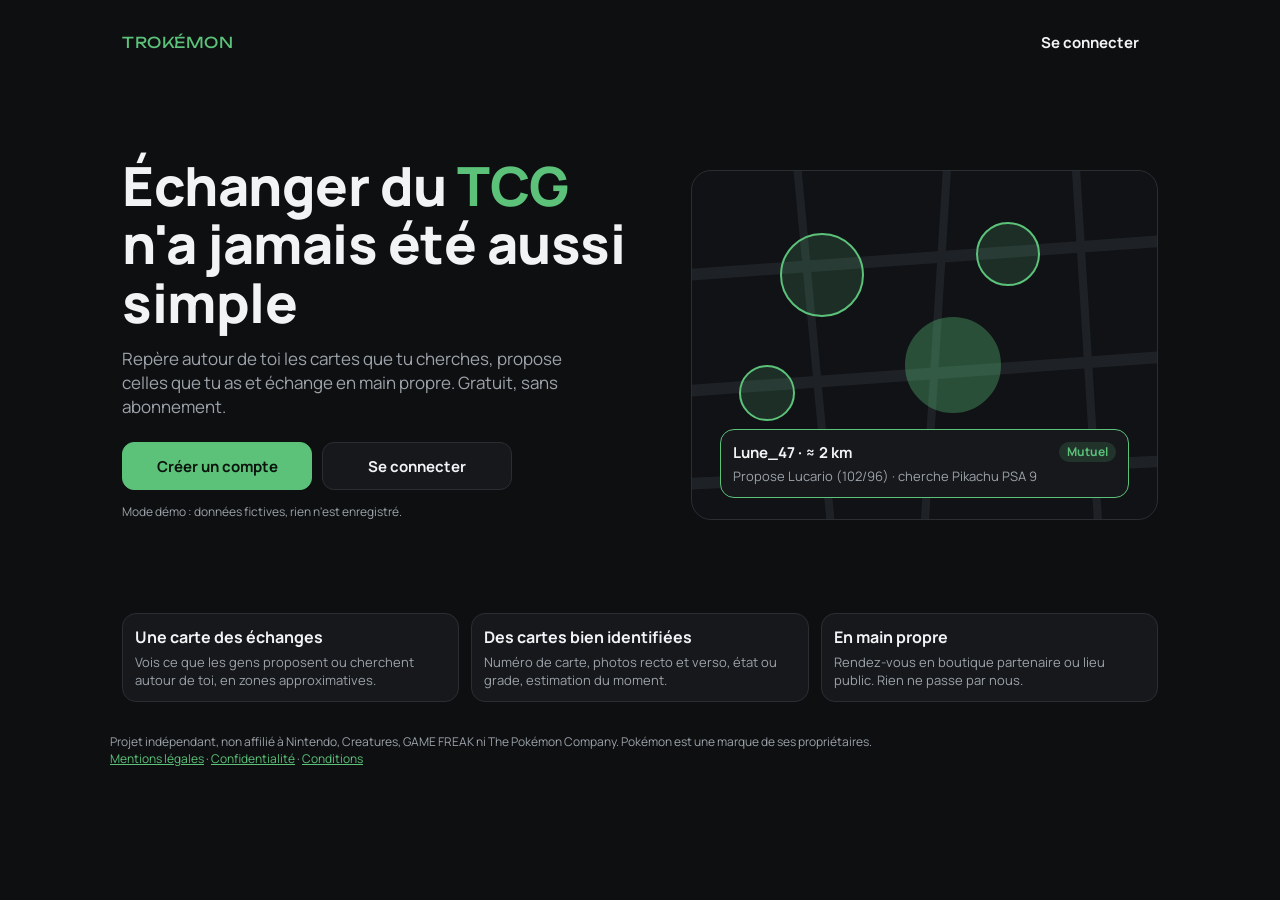
==== index.html @ 8dc4571b "edit" ====
<!DOCTYPE html>
<html lang="fr">
<head>
<meta charset="utf-8">
<meta name="viewport" content="width=device-width, initial-scale=1, viewport-fit=cover">
<title>Trokémon · Échanger du TCG n'a jamais été aussi simple</title>
<meta name="description" content="Trouve près de chez toi les cartes que tu cherches, propose celles que tu as et échange en main propre. Gratuit, sans abonnement.">
<meta name="theme-color" content="#0E0F11">
<link rel="manifest" href="manifest.webmanifest">
<link rel="icon" href="icon.svg" type="image/svg+xml">
<link rel="stylesheet" href="vendor/leaflet/leaflet.css">
<link rel="preconnect" href="https://fonts.googleapis.com">
<link rel="preconnect" href="https://fonts.gstatic.com" crossorigin>
<link href="https://fonts.googleapis.com/css2?family=Manrope:wght@400;500;600;700;800&family=Unbounded:wght@600&display=swap" rel="stylesheet">
<link rel="stylesheet" href="css/style.css">
</head>
<body>
<div id="app"></div>
<div id="toast" class="toast" role="status" hidden></div>
<noscript><p style="padding:24px">Trokémon a besoin de JavaScript pour fonctionner.</p></noscript>
<script src="vendor/leaflet/leaflet.js"></script>
<script src="vendor/supabase.js"></script>
<script src="config.js"></script>
<script src="js/catalog.js"></script>
<script src="js/db.js"></script>
<script src="js/map.js"></script>
<script src="js/app.js"></script>
</body>
</html>
---- vendor/leaflet/leaflet.css ----
/* required styles */

.leaflet-pane,
.leaflet-tile,
.leaflet-marker-icon,
.leaflet-marker-shadow,
.leaflet-tile-container,
.leaflet-pane > svg,
.leaflet-pane > canvas,
.leaflet-zoom-box,
.leaflet-image-layer,
.leaflet-layer {
	position: absolute;
	left: 0;
	top: 0;
	}
.leaflet-container {
	overflow: hidden;
	}
.leaflet-tile,
.leaflet-marker-icon,
.leaflet-marker-shadow {
	-webkit-user-select: none;
	   -moz-user-select: none;
	        user-select: none;
	  -webkit-user-drag: none;
	}
/* Prevents IE11 from highlighting tiles in blue */
.leaflet-tile::selection {
	background: transparent;
}
/* Safari renders non-retina tile on retina better with this, but Chrome is worse */
.leaflet-safari .leaflet-tile {
	image-rendering: -webkit-optimize-contrast;
	}
/* hack that prevents hw layers "stretching" when loading new tiles */
.leaflet-safari .leaflet-tile-container {
	width: 1600px;
	height: 1600px;
	-webkit-transform-origin: 0 0;
	}
.leaflet-marker-icon,
.leaflet-marker-shadow {
	display: block;
	}
/* .leaflet-container svg: reset svg max-width decleration shipped in Joomla! (joomla.org) 3.x */
/* .leaflet-container img: map is broken in FF if you have max-width: 100% on tiles */
.leaflet-container .leaflet-overlay-pane svg {
	max-width: none !important;
	max-height: none !important;
	}
.leaflet-container .leaflet-marker-pane img,
.leaflet-container .leaflet-shadow-pane img,
.leaflet-container .leaflet-tile-pane img,
.leaflet-container img.leaflet-image-layer,
.leaflet-container .leaflet-tile {
	max-width: none !important;
	max-height: none !important;
	width: auto;
	padding: 0;
	}

.leaflet-container img.leaflet-tile {
	/* See: https://bugs.chromium.org/p/chromium/issues/detail?id=600120 */
	mix-blend-mode: plus-lighter;
}

.leaflet-container.leaflet-touch-zoom {
	-ms-touch-action: pan-x pan-y;
	touch-action: pan-x pan-y;
	}
.leaflet-container.leaflet-touch-drag {
	-ms-touch-action: pinch-zoom;
	/* Fallback for FF which doesn't support pinch-zoom */
	touch-action: none;
	touch-action: pinch-zoom;
}
.leaflet-container.leaflet-touch-drag.leaflet-touch-zoom {
	-ms-touch-action: none;
	touch-action: none;
}
.leaflet-container {
	-webkit-tap-highlight-color: transparent;
}
.leaflet-container a {
	-webkit-tap-highlight-color: rgba(51, 181, 229, 0.4);
}
.leaflet-tile {
	filter: inherit;
	visibility: hidden;
	}
.leaflet-tile-loaded {
	visibility: inherit;
	}
.leaflet-zoom-box {
	width: 0;
	height: 0;
	-moz-box-sizing: border-box;
	     box-sizing: border-box;
	z-index: 800;
	}
/* workaround for https://bugzilla.mozilla.org/show_bug.cgi?id=888319 */
.leaflet-overlay-pane svg {
	-moz-user-select: none;
	}

.leaflet-pane         { z-index: 400; }

.leaflet-tile-pane    { z-index: 200; }
.leaflet-overlay-pane { z-index: 400; }
.leaflet-shadow-pane  { z-index: 500; }
.leaflet-marker-pane  { z-index: 600; }
.leaflet-tooltip-pane   { z-index: 650; }
.leaflet-popup-pane   { z-index: 700; }

.leaflet-map-pane canvas { z-index: 100; }
.leaflet-map-pane svg    { z-index: 200; }

.leaflet-vml-shape {
	width: 1px;
	height: 1px;
	}
.lvml {
	behavior: url(#default#VML);
	display: inline-block;
	position: absolute;
	}


/* control positioning */

.leaflet-control {
	position: relative;
	z-index: 800;
	pointer-events: visiblePainted; /* IE 9-10 doesn't have auto */
	pointer-events: auto;
	}
.leaflet-top,
.leaflet-bottom {
	position: absolute;
	z-index: 1000;
	pointer-events: none;
	}
.leaflet-top {
	top: 0;
	}
.leaflet-right {
	right: 0;
	}
.leaflet-bottom {
	bottom: 0;
	}
.leaflet-left {
	left: 0;
	}
.leaflet-control {
	float: left;
	clear: both;
	}
.leaflet-right .leaflet-control {
	float: right;
	}
.leaflet-top .leaflet-control {
	margin-top: 10px;
	}
.leaflet-bottom .leaflet-control {
	margin-bottom: 10px;
	}
.leaflet-left .leaflet-control {
	margin-left: 10px;
	}
.leaflet-right .leaflet-control {
	margin-right: 10px;
	}


/* zoom and fade animations */

.leaflet-fade-anim .leaflet-popup {
	opacity: 0;
	-webkit-transition: opacity 0.2s linear;
	   -moz-transition: opacity 0.2s linear;
	        transition: opacity 0.2s linear;
	}
.leaflet-fade-anim .leaflet-map-pane .leaflet-popup {
	opacity: 1;
	}
.leaflet-zoom-animated {
	-webkit-transform-origin: 0 0;
	    -ms-transform-origin: 0 0;
	        transform-origin: 0 0;
	}
svg.leaflet-zoom-animated {
	will-change: transform;
}

.leaflet-zoom-anim .leaflet-zoom-animated {
	-webkit-transition: -webkit-transform 0.25s cubic-bezier(0,0,0.25,1);
	   -moz-transition:    -moz-transform 0.25s cubic-bezier(0,0,0.25,1);
	        transition:         transform 0.25s cubic-bezier(0,0,0.25,1);
	}
.leaflet-zoom-anim .leaflet-tile,
.leaflet-pan-anim .leaflet-tile {
	-webkit-transition: none;
	   -moz-transition: none;
	        transition: none;
	}

.leaflet-zoom-anim .leaflet-zoom-hide {
	visibility: hidden;
	}


/* cursors */

.leaflet-interactive {
	cursor: pointer;
	}
.leaflet-grab {
	cursor: -webkit-grab;
	cursor:    -moz-grab;
	cursor:         grab;
	}
.leaflet-crosshair,
.leaflet-crosshair .leaflet-interactive {
	cursor: crosshair;
	}
.leaflet-popup-pane,
.leaflet-control {
	cursor: auto;
	}
.leaflet-dragging .leaflet-grab,
.leaflet-dragging .leaflet-grab .leaflet-interactive,
.leaflet-dragging .leaflet-marker-draggable {
	cursor: move;
	cursor: -webkit-grabbing;
	cursor:    -moz-grabbing;
	cursor:         grabbing;
	}

/* marker & overlays interactivity */
.leaflet-marker-icon,
.leaflet-marker-shadow,
.leaflet-image-layer,
.leaflet-pane > svg path,
.leaflet-tile-container {
	pointer-events: none;
	}

.leaflet-marker-icon.leaflet-interactive,
.leaflet-image-layer.leaflet-interactive,
.leaflet-pane > svg path.leaflet-interactive,
svg.leaflet-image-layer.leaflet-interactive path {
	pointer-events: visiblePainted; /* IE 9-10 doesn't have auto */
	pointer-events: auto;
	}

/* visual tweaks */

.leaflet-container {
	background: #ddd;
	outline-offset: 1px;
	}
.leaflet-container a {
	color: #0078A8;
	}
.leaflet-zoom-box {
	border: 2px dotted #38f;
	background: rgba(255,255,255,0.5);
	}


/* general typography */
.leaflet-container {
	font-family: "Helvetica Neue", Arial, Helvetica, sans-serif;
	font-size: 12px;
	font-size: 0.75rem;
	line-height: 1.5;
	}


/* general toolbar styles */

.leaflet-bar {
	box-shadow: 0 1px 5px rgba(0,0,0,0.65);
	border-radius: 4px;
	}
.leaflet-bar a {
	background-color: #fff;
	border-bottom: 1px solid #ccc;
	width: 26px;
	height: 26px;
	line-height: 26px;
	display: block;
	text-align: center;
	text-decoration: none;
	color: black;
	}
.leaflet-bar a,
.leaflet-control-layers-toggle {
	background-position: 50% 50%;
	background-repeat: no-repeat;
	display: block;
	}
.leaflet-bar a:hover,
.leaflet-bar a:focus {
	background-color: #f4f4f4;
	}
.leaflet-bar a:first-child {
	border-top-left-radius: 4px;
	border-top-right-radius: 4px;
	}
.leaflet-bar a:last-child {
	border-bottom-left-radius: 4px;
	border-bottom-right-radius: 4px;
	border-bottom: none;
	}
.leaflet-bar a.leaflet-disabled {
	cursor: default;
	background-color: #f4f4f4;
	color: #bbb;
	}

.leaflet-touch .leaflet-bar a {
	width: 30px;
	height: 30px;
	line-height: 30px;
	}
.leaflet-touch .leaflet-bar a:first-child {
	border-top-left-radius: 2px;
	border-top-right-radius: 2px;
	}
.leaflet-touch .leaflet-bar a:last-child {
	border-bottom-left-radius: 2px;
	border-bottom-right-radius: 2px;
	}

/* zoom control */

.leaflet-control-zoom-in,
.leaflet-control-zoom-out {
	font: bold 18px 'Lucida Console', Monaco, monospace;
	text-indent: 1px;
	}

.leaflet-touch .leaflet-control-zoom-in, .leaflet-touch .leaflet-control-zoom-out  {
	font-size: 22px;
	}


/* layers control */

.leaflet-control-layers {
	box-shadow: 0 1px 5px rgba(0,0,0,0.4);
	background: #fff;
	border-radius: 5px;
	}
.leaflet-control-layers-toggle {
	background-image: url(images/layers.png);
	width: 36px;
	height: 36px;
	}
.leaflet-retina .leaflet-control-layers-toggle {
	background-image: url(images/layers-2x.png);
	background-size: 26px 26px;
	}
.leaflet-touch .leaflet-control-layers-toggle {
	width: 44px;
	height: 44px;
	}
.leaflet-control-layers .leaflet-control-layers-list,
.leaflet-control-layers-expanded .leaflet-control-layers-toggle {
	display: none;
	}
.leaflet-control-layers-expanded .leaflet-control-layers-list {
	display: block;
	position: relative;
	}
.leaflet-control-layers-expanded {
	padding: 6px 10px 6px 6px;
	color: #333;
	background: #fff;
	}
.leaflet-control-layers-scrollbar {
	overflow-y: scroll;
	overflow-x: hidden;
	padding-right: 5px;
	}
.leaflet-control-layers-selector {
	margin-top: 2px;
	position: relative;
	top: 1px;
	}
.leaflet-control-layers label {
	display: block;
	font-size: 13px;
	font-size: 1.08333em;
	}
.leaflet-control-layers-separator {
	height: 0;
	border-top: 1px solid #ddd;
	margin: 5px -10px 5px -6px;
	}

/* Default icon URLs */
.leaflet-default-icon-path { /* used only in path-guessing heuristic, see L.Icon.Default */
	background-image: url(images/marker-icon.png);
	}


/* attribution and scale controls */

.leaflet-container .leaflet-control-attribution {
	background: #fff;
	background: rgba(255, 255, 255, 0.8);
	margin: 0;
	}
.leaflet-control-attribution,
.leaflet-control-scale-line {
	padding: 0 5px;
	color: #333;
	line-height: 1.4;
	}
.leaflet-control-attribution a {
	text-decoration: none;
	}
.leaflet-control-attribution a:hover,
.leaflet-control-attribution a:focus {
	text-decoration: underline;
	}
.leaflet-attribution-flag {
	display: inline !important;
	vertical-align: baseline !important;
	width: 1em;
	height: 0.6669em;
	}
.leaflet-left .leaflet-control-scale {
	margin-left: 5px;
	}
.leaflet-bottom .leaflet-control-scale {
	margin-bottom: 5px;
	}
.leaflet-control-scale-line {
	border: 2px solid #777;
	border-top: none;
	line-height: 1.1;
	padding: 2px 5px 1px;
	white-space: nowrap;
	-moz-box-sizing: border-box;
	     box-sizing: border-box;
	background: rgba(255, 255, 255, 0.8);
	text-shadow: 1px 1px #fff;
	}
.leaflet-control-scale-line:not(:first-child) {
	border-top: 2px solid #777;
	border-bottom: none;
	margin-top: -2px;
	}
.leaflet-control-scale-line:not(:first-child):not(:last-child) {
	border-bottom: 2px solid #777;
	}

.leaflet-touch .leaflet-control-attribution,
.leaflet-touch .leaflet-control-layers,
.leaflet-touch .leaflet-bar {
	box-shadow: none;
	}
.leaflet-touch .leaflet-control-layers,
.leaflet-touch .leaflet-bar {
	border: 2px solid rgba(0,0,0,0.2);
	background-clip: padding-box;
	}


/* popup */

.leaflet-popup {
	position: absolute;
	text-align: center;
	margin-bottom: 20px;
	}
.leaflet-popup-content-wrapper {
	padding: 1px;
	text-align: left;
	border-radius: 12px;
	}
.leaflet-popup-content {
	margin: 13px 24px 13px 20px;
	line-height: 1.3;
	font-size: 13px;
	font-size: 1.08333em;
	min-height: 1px;
	}
.leaflet-popup-content p {
	margin: 17px 0;
	margin: 1.3em 0;
	}
.leaflet-popup-tip-container {
	width: 40px;
	height: 20px;
	position: absolute;
	left: 50%;
	margin-top: -1px;
	margin-left: -20px;
	overflow: hidden;
	pointer-events: none;
	}
.leaflet-popup-tip {
	width: 17px;
	height: 17px;
	padding: 1px;

	margin: -10px auto 0;
	pointer-events: auto;

	-webkit-transform: rotate(45deg);
	   -moz-transform: rotate(45deg);
	    -ms-transform: rotate(45deg);
	        transform: rotate(45deg);
	}
.leaflet-popup-content-wrapper,
.leaflet-popup-tip {
	background: white;
	color: #333;
	box-shadow: 0 3px 14px rgba(0,0,0,0.4);
	}
.leaflet-container a.leaflet-popup-close-button {
	position: absolute;
	top: 0;
	right: 0;
	border: none;
	text-align: center;
	width: 24px;
	height: 24px;
	font: 16px/24px Tahoma, Verdana, sans-serif;
	color: #757575;
	text-decoration: none;
	background: transparent;
	}
.leaflet-container a.leaflet-popup-close-button:hover,
.leaflet-container a.leaflet-popup-close-button:focus {
	color: #585858;
	}
.leaflet-popup-scrolled {
	overflow: auto;
	}

.leaflet-oldie .leaflet-popup-content-wrapper {
	-ms-zoom: 1;
	}
.leaflet-oldie .leaflet-popup-tip {
	width: 24px;
	margin: 0 auto;

	-ms-filter: "progid:DXImageTransform.Microsoft.Matrix(M11=0.70710678, M12=0.70710678, M21=-0.70710678, M22=0.70710678)";
	filter: progid:DXImageTransform.Microsoft.Matrix(M11=0.70710678, M12=0.70710678, M21=-0.70710678, M22=0.70710678);
	}

.leaflet-oldie .leaflet-control-zoom,
.leaflet-oldie .leaflet-control-layers,
.leaflet-oldie .leaflet-popup-content-wrapper,
.leaflet-oldie .leaflet-popup-tip {
	border: 1px solid #999;
	}


/* div icon */

.leaflet-div-icon {
	background: #fff;
	border: 1px solid #666;
	}


/* Tooltip */
/* Base styles for the element that has a tooltip */
.leaflet-tooltip {
	position: absolute;
	padding: 6px;
	background-color: #fff;
	border: 1px solid #fff;
	border-radius: 3px;
	color: #222;
	white-space: nowrap;
	-webkit-user-select: none;
	-moz-user-select: none;
	-ms-user-select: none;
	user-select: none;
	pointer-events: none;
	box-shadow: 0 1px 3px rgba(0,0,0,0.4);
	}
.leaflet-tooltip.leaflet-interactive {
	cursor: pointer;
	pointer-events: auto;
	}
.leaflet-tooltip-top:before,
.leaflet-tooltip-bottom:before,
.leaflet-tooltip-left:before,
.leaflet-tooltip-right:before {
	position: absolute;
	pointer-events: none;
	border: 6px solid transparent;
	background: transparent;
	content: "";
	}

/* Directions */

.leaflet-tooltip-bottom {
	margin-top: 6px;
}
.leaflet-tooltip-top {
	margin-top: -6px;
}
.leaflet-tooltip-bottom:before,
.leaflet-tooltip-top:before {
	left: 50%;
	margin-left: -6px;
	}
.leaflet-tooltip-top:before {
	bottom: 0;
	margin-bottom: -12px;
	border-top-color: #fff;
	}
.leaflet-tooltip-bottom:before {
	top: 0;
	margin-top: -12px;
	margin-left: -6px;
	border-bottom-color: #fff;
	}
.leaflet-tooltip-left {
	margin-left: -6px;
}
.leaflet-tooltip-right {
	margin-left: 6px;
}
.leaflet-tooltip-left:before,
.leaflet-tooltip-right:before {
	top: 50%;
	margin-top: -6px;
	}
.leaflet-tooltip-left:before {
	right: 0;
	margin-right: -12px;
	border-left-color: #fff;
	}
.leaflet-tooltip-right:before {
	left: 0;
	margin-left: -12px;
	border-right-color: #fff;
	}

/* Printing */

@media print {
	/* Prevent printers from removing background-images of controls. */
	.leaflet-control {
		-webkit-print-color-adjust: exact;
		print-color-adjust: exact;
		}
	}
---- css/style.css ----
/* Trokémon : application sombre, neutre et épurée, un seul accent qui vient de l'énergie choisie.
   Mobile d'abord (barre d'onglets en bas), mise en page bureau à partir de 900 px (menu latéral, carte large). */
:root{
  --bg:#0E0F11; --surface:#16181B; --surface2:#202327; --line:#2A2E33;
  --text:#F1F3F4; --muted:#9CA3AA;
  --accent:#5CC27A; --accent-soft:rgba(92,194,122,.16); --on-accent:#0A130C;
  --font-body:'Manrope',system-ui,-apple-system,'Segoe UI',sans-serif; --font-display:'Unbounded','Manrope',sans-serif;
  color-scheme:dark;
}
*{box-sizing:border-box}
[hidden]{display:none!important}
html,body{height:100%;margin:0;background:var(--bg);color:var(--text);font-family:var(--font-body);font-size:15px;line-height:1.4;-webkit-text-size-adjust:100%}
button{font-family:inherit;color:inherit;cursor:pointer}
button:focus-visible,select:focus-visible,input:focus-visible,textarea:focus-visible,a:focus-visible{outline:2px solid var(--accent);outline-offset:2px}
#app{width:100%;height:100vh;height:100dvh;overflow:hidden}
.outer{height:100%;overflow-y:auto}
.center{display:flex;flex-direction:column;align-items:center;justify-content:center;gap:8px}
.scroll{flex:1;min-height:0;overflow-y:auto;padding:0 20px 24px 20px}
h1,h2,h3{margin:0}
.wordmark{font-family:var(--font-display);font-size:15px;color:var(--accent);letter-spacing:.5px;background:none;border:0;padding:0}
.muted{color:var(--muted);font-size:13px}
.note{font-size:12px;color:var(--muted)}
.name{font-weight:700}
.val{font-weight:800;white-space:nowrap}
.grow{flex:1;min-width:0}
.stack{display:flex;flex-direction:column;gap:12px}
.err{color:#FF8A7A;font-weight:600;font-size:14px;margin:0 0 12px 0}

/* boutons et champs */
.btn{width:100%;min-height:48px;padding:0 18px;border-radius:12px;border:1px solid var(--line);background:var(--surface);font-weight:700;font-size:15px}
.btn.primary{background:var(--accent);border-color:var(--accent);color:var(--on-accent)}
.btn.ghost{background:transparent;border-color:transparent}
.btn.sm{width:auto;min-height:44px}
.btn:disabled{opacity:.4;cursor:default}
a.btn.link{display:flex;align-items:center;justify-content:center;gap:6px;flex-wrap:wrap;text-decoration:none;color:var(--text);text-align:center;font-size:14px;padding:6px 8px}
.icon-btn{width:44px;height:44px;border:0;background:transparent;display:flex;align-items:center;justify-content:center;border-radius:12px;flex:none}
.field{width:100%;min-height:48px;border-radius:10px;border:1px solid var(--line);background:var(--surface);color:var(--text);padding:0 12px;font-family:inherit;font-size:16px}
select.field{padding-right:8px}
label{display:block;margin-bottom:4px}
.chip{display:inline-flex;align-items:center;padding:2px 8px;border-radius:999px;background:var(--surface2);font-size:12px;font-weight:700;white-space:nowrap}
.chip.acc{background:var(--accent-soft);color:var(--accent)}
.card{border:1px solid var(--line);border-radius:14px;background:var(--surface);padding:12px}
.seg{display:flex;background:var(--surface);border-radius:12px;padding:3px;gap:2px}
.seg button{flex:1;min-height:40px;border:1px solid transparent;border-radius:10px;background:transparent;color:var(--muted);font-weight:600;font-size:13px;padding:0 4px}
.seg button[aria-pressed="true"]{background:var(--bg);border-color:var(--accent);color:var(--accent);font-weight:800}
.pills{display:flex;gap:8px;overflow-x:auto;padding-bottom:2px}
.pill{flex:none;min-height:36px;padding:0 14px;border-radius:999px;border:1px solid var(--line);background:transparent;font-size:13px;font-weight:600}
.pill[aria-pressed="true"]{background:var(--accent-soft);border-color:var(--accent);color:var(--accent);font-weight:800}
.row2{display:grid;grid-template-columns:1fr 1fr;gap:10px}
.kv{display:flex;justify-content:space-between;gap:16px;padding:10px 0;border-bottom:1px solid var(--line)}
.kv:last-of-type{border-bottom:0}
.kv>span:first-child{color:var(--muted)}

/* lignes, vignettes, avatars */
.row{display:flex;gap:12px;align-items:center;padding:12px 0;border-bottom:1px solid var(--line)}
.row:last-child{border-bottom:0}
button.row{width:100%;text-align:left;background:transparent;border:0;border-bottom:1px solid var(--line)}
button.row.sel{background:var(--accent-soft)}
.rowmain{display:flex;gap:12px;align-items:center;flex:1;min-width:0;background:none;border:0;padding:0;text-align:left}
.av{border-radius:50%;object-fit:cover;flex:none;display:inline-flex}
.av.ph{align-items:center;justify-content:center;background:var(--accent-soft);color:var(--accent);font-weight:800}
.cimg{width:44px;height:60px;object-fit:cover;border-radius:6px;border:1px solid var(--line);flex:none;background:var(--surface2)}
.cph{width:44px;height:60px;border-radius:6px;border:1px solid var(--line);flex:none;display:flex;align-items:center;justify-content:center;font-weight:800;font-size:18px;color:rgba(255,255,255,.75)}
.cgrid{display:grid;grid-template-columns:repeat(auto-fill,minmax(150px,1fr));gap:10px}
.cat{border:1px solid var(--line);border-radius:14px;background:var(--surface);overflow:hidden;padding:0;text-align:left;color:inherit;display:block;width:100%}
.cat .ph.cph{width:100%;height:150px;border:0;border-radius:0;font-size:34px}
.cthumb{width:100%;height:150px;object-fit:contain;background:var(--surface2);display:block}
.cat .bd{padding:10px}
.gbtn{display:block;width:100%;max-width:380px;margin:0 auto;padding:0;border:0;background:none}
.gmain{width:100%;aspect-ratio:5/7;max-height:50vh;object-fit:contain;background:var(--surface);border:1px solid var(--line);border-radius:14px;display:block}
.cph.gmain{height:auto;max-width:380px;margin:0 auto;font-size:64px;border-radius:14px}
.photobox{width:100%;aspect-ratio:5/7;border:2px dashed var(--line);border-radius:14px;display:flex;flex-direction:column;align-items:center;justify-content:center;gap:6px;background:var(--surface);color:var(--muted);font-weight:700;overflow:hidden;padding:0}
.photobox.ok{border-style:solid;border-color:var(--accent)}
.photobox img{width:100%;height:100%;object-fit:cover}
.box{width:24px;height:24px;border-radius:7px;border:2px solid var(--line);display:flex;align-items:center;justify-content:center;flex:none;color:var(--on-accent)}
.box.on{background:var(--accent);border-color:var(--accent)}
.egrid{display:grid;grid-template-columns:repeat(2,minmax(0,1fr));gap:10px}
.etile{display:flex;align-items:center;gap:10px;min-height:60px;padding:0 12px;border:1px solid var(--line);border-radius:14px;background:var(--surface);font-weight:700;text-align:left}
.etile[aria-pressed="true"]{border:2px solid var(--accent);background:var(--accent-soft)}
.etile .dot{width:36px;height:36px;border-radius:50%;display:flex;align-items:center;justify-content:center;flex:none}
.step{display:flex;gap:12px;align-items:center;color:var(--muted);font-weight:600}
.step i{width:24px;height:24px;border-radius:50%;border:2px solid var(--line);display:flex;align-items:center;justify-content:center;flex:none;font-style:normal}
.step.done{color:var(--text)}
.step.done i{background:var(--accent);border-color:var(--accent);color:var(--on-accent)}
.step.now{color:var(--accent);font-weight:800}
.step.now i{border-color:var(--accent);background:var(--accent-soft)}
.stepline{width:2px;height:14px;background:var(--line);margin:2px 0 2px 11px}
.bar{display:flex;height:8px;border-radius:4px;overflow:hidden;background:var(--surface2)}
.chat{display:flex;flex-direction:column;gap:8px;max-height:280px;overflow-y:auto;padding:8px 0}
.msg{max-width:80%;padding:8px 12px;border-radius:14px;background:var(--surface2);align-self:flex-start;word-break:break-word}
.msg.me{align-self:flex-end;background:var(--accent-soft)}
.msgform{display:flex;gap:8px;margin-top:4px}

/* pages de l'application */
.shell{display:flex;flex-direction:column;height:100%}
.main{flex:1;min-height:0;min-width:0;display:flex;flex-direction:column}
.pg{flex:1;min-height:0;display:flex;flex-direction:column;width:100%;max-width:760px;margin:0 auto}
.top{display:flex;align-items:center;gap:8px;padding:14px 12px 8px 12px}
.top h1{font-size:19px;line-height:1.2;font-weight:800}
.top .sub{color:var(--muted);font-size:13px}
.foot{padding:12px 20px calc(16px + env(safe-area-inset-bottom)) 20px;border-top:1px solid var(--line)}
.tabbar{display:flex;border-top:1px solid var(--line);background:var(--bg);padding-bottom:env(safe-area-inset-bottom)}
.tabbar button{flex:1;min-height:64px;border:0;background:transparent;color:var(--muted);display:flex;flex-direction:column;align-items:center;justify-content:center;gap:2px;font-size:12px;font-weight:600}
.tabbar button[aria-current="page"]{color:var(--accent);font-weight:800}
.side{display:none}

/* carte */
.mapview{flex:1;min-height:0;display:flex;flex-direction:column}
.mappane{position:relative;flex:0 0 55%;min-height:240px;background:#101215;border-bottom:1px solid var(--line);overflow:hidden}
#lmap{position:absolute;inset:0;z-index:0}
.msearch{position:absolute;top:12px;left:12px;right:12px;max-width:560px;z-index:1000}
.srow{display:flex;gap:8px}
.sbox{flex:1;min-width:0;display:flex;align-items:center;gap:4px;padding-left:12px;height:44px;background:var(--surface);border:1px solid var(--line);border-radius:12px;color:var(--muted)}
.sbox input{flex:1;min-width:0;height:100%;border:0;background:transparent;color:var(--text);font-family:inherit;font-size:16px;outline-offset:-2px}
.locbtn{display:flex;align-items:center;gap:6px;height:44px;padding:0 12px;background:var(--surface);border:1px solid var(--line);border-radius:12px;font-weight:700;font-size:13px;white-space:nowrap}
.sugg{margin-top:6px;background:var(--surface);border:1px solid var(--line);border-radius:12px;overflow:hidden}
.sugg button{display:flex;justify-content:space-between;align-items:center;width:100%;min-height:44px;padding:0 14px;border:0;border-bottom:1px solid var(--line);background:transparent;text-align:left;font-weight:600}
.sugg button:last-child{border-bottom:0}
.preview{position:absolute;left:12px;right:68px;bottom:24px;max-width:420px;z-index:1000}
.pv{display:flex;align-items:center;gap:12px;padding:12px;background:var(--surface);border:1px solid var(--accent);border-radius:14px}
.listpane{flex:1;min-height:0;overflow-y:auto;padding:0 16px 16px 16px}
.listhead{position:sticky;top:0;background:var(--bg);padding:12px 0 8px 0;z-index:1}

/* Leaflet en thème sombre */
.leaflet-container{background:#101215;font-family:inherit;font-size:13px}
.leaflet-bar{border:1px solid var(--line)!important;box-shadow:none!important;border-radius:12px!important;overflow:hidden}
.leaflet-bar a{background:var(--surface)!important;color:var(--text)!important;border-bottom:1px solid var(--line)!important;width:44px!important;height:44px!important;line-height:44px!important;font-size:20px}
.leaflet-bar a:last-child{border-bottom:0!important}
.leaflet-control-attribution{background:rgba(14,15,17,.75)!important;color:var(--muted)!important;font-size:10px}
.leaflet-control-attribution a{color:var(--muted)!important}
.tk-ic{background:none;border:0}
.bub{border-radius:50%;background:var(--accent-soft);border:2px solid var(--accent);color:var(--text);display:flex;align-items:center;justify-content:center;font-weight:800;font-size:14px}
.pin{width:34px;height:34px;border-radius:50%;background:var(--accent);color:var(--on-accent);display:flex;align-items:center;justify-content:center;font-weight:800;font-size:14px;border:2px solid var(--bg)}
.pin.mut{box-shadow:0 0 0 4px var(--accent-soft)}
.pin.sel{outline:3px solid var(--text)}
.me-dot{width:14px;height:14px;border-radius:50%;background:#F1F3F4;border:2px solid var(--bg)}

/* fenêtres, notification, photo agrandie */
.sheet-bg{position:fixed;inset:0;background:rgba(0,0,0,.6);display:flex;align-items:flex-end;justify-content:center;z-index:2000}
.sheet{width:100%;max-width:520px;background:var(--surface);border-radius:20px 20px 0 0;border-top:1px solid var(--line);padding:16px 20px 24px 20px;max-height:85%;overflow-y:auto}
.toast{position:fixed;left:50%;transform:translateX(-50%);bottom:84px;width:calc(100% - 40px);max-width:380px;background:var(--surface2);border:1px solid var(--accent);border-radius:12px;padding:12px 14px;font-weight:700;z-index:3000}
.lightbox{position:fixed;inset:0;background:rgba(0,0,0,.92);z-index:2500;display:flex;align-items:center;justify-content:center;cursor:zoom-out}
.lightbox img{max-width:96vw;max-height:92vh;object-fit:contain}

/* accueil et création de compte */
.onav{display:flex;align-items:center;justify-content:space-between;padding:14px 20px;max-width:1100px;margin:0 auto}
.hero{display:grid;grid-template-columns:1fr;gap:32px;padding:24px 20px 8px 20px;max-width:1100px;margin:0 auto}
.hero h1{font-size:clamp(30px,8vw,54px);line-height:1.08;font-weight:800;letter-spacing:-.5px}
.hl{color:var(--accent)}
.hero p.lead{font-size:17px;color:var(--muted);margin:16px 0 24px 0;max-width:46ch}
.ctas{display:flex;flex-direction:column;gap:10px;max-width:380px}
.demo{position:relative;width:100%;max-width:520px;aspect-ratio:4/3;border:1px solid var(--line);border-radius:20px;background:#101215;overflow:hidden;justify-self:center}
.demo .z{position:absolute;border-radius:50%;border:2px solid var(--accent);background:var(--accent-soft);transform:translate(-50%,-50%)}
.democard{position:absolute;left:6%;right:6%;bottom:6%;background:var(--surface);border:1px solid var(--accent);border-radius:14px;padding:12px}
.feats{display:grid;grid-template-columns:1fr;gap:12px;padding:32px 20px 8px 20px;max-width:1100px;margin:0 auto}
.feats h3{font-size:16px;margin:0 0 4px 0}
.ofoot{max-width:1100px;margin:0 auto;padding:24px 20px 40px 20px}
.authwrap{max-width:420px;margin:0 auto;padding:8px 20px 40px 20px}
.authwrap h1{font-size:28px;line-height:1.15;margin:12px 0 6px 0}
.steps{font-size:13px;color:var(--accent);font-weight:800}

@media (min-width:900px){
  .shell{flex-direction:row}
  .tabbar{display:none}
  .side{display:flex;flex-direction:column;gap:4px;width:232px;flex:none;padding:20px 12px;border-right:1px solid var(--line);background:var(--bg)}
  .sidebtn{display:flex;align-items:center;gap:12px;min-height:46px;padding:0 12px;border:0;border-radius:12px;background:transparent;color:var(--muted);font-weight:600;font-size:15px;text-align:left}
  .sidebtn[aria-current="page"]{background:var(--accent-soft);color:var(--accent);font-weight:800}
  .side .me{display:flex;align-items:center;gap:10px;padding:12px;border-top:1px solid var(--line);margin-top:8px}
  .mapview{flex-direction:row}
  .mappane{flex:1;border-bottom:0}
  .listpane{order:-1;flex:0 0 380px;border-right:1px solid var(--line);padding:0 20px 16px 20px}
  .toast{bottom:24px}
  .sheet-bg{align-items:center}
  .sheet{border-radius:20px;border:1px solid var(--line);max-width:460px}
  .hero{grid-template-columns:1.1fr 1fr;align-items:center;padding:72px 32px 24px 32px;gap:56px}
  .onav{padding:20px 32px}
  .feats{grid-template-columns:repeat(3,1fr);padding:56px 32px 8px 32px}
  .egrid{grid-template-columns:repeat(5,minmax(0,1fr))}
  .etile{flex-direction:column;justify-content:center;min-height:96px;text-align:center;font-size:14px}
  .ctas{flex-direction:row}
  .ctas .btn{width:auto;min-width:190px}
  .pg{padding-top:8px}
  .preview{right:12px}
}
@media (prefers-reduced-motion:reduce){*{scroll-behavior:auto!important}}
.sugg{max-height:50vh;overflow:auto}
.sugg button .chip{max-width:48%;overflow:hidden;text-overflow:ellipsis;margin-left:8px}
.note a,.ofoot a{color:var(--accent)}
.leaflet-control-layers{background:var(--surface)!important;color:var(--text)!important;border:1px solid var(--line)!important;border-radius:12px!important;box-shadow:none!important}
.leaflet-control-layers-toggle{width:44px!important;height:44px!important}
.leaflet-control-layers-expanded{padding:8px 12px!important;font-size:14px}
textarea.field{min-height:72px;resize:vertical;font:inherit}
details.grp{background:var(--surface);border:1px solid var(--line);border-radius:14px;margin-top:10px;padding:0 10px}
details.grp>summary{display:flex;align-items:center;gap:10px;min-height:48px;cursor:pointer;font-weight:800;list-style:none}
details.grp>summary::-webkit-details-marker{display:none}
details.grp>summary::after{content:'▾';color:var(--muted);transition:transform .15s}
details.grp:not([open])>summary::after{transform:rotate(-90deg)}
details.grp[open]{padding-bottom:6px}
.sugg .sh{padding:8px 14px 2px;font-size:11px;font-weight:800;letter-spacing:.06em;text-transform:uppercase;color:var(--muted)}
.fchip{display:flex;align-items:center;justify-content:space-between;gap:8px;margin-top:8px;padding:6px 6px 6px 14px;background:var(--accent-soft);color:var(--text);border:1px solid var(--accent);border-radius:999px;font-size:13px}
.fchip button{min-width:36px;min-height:36px;border:0;border-radius:50%;background:var(--surface);color:var(--text)}
.sugg button .chip{white-space:normal;text-align:right;max-width:55%}
.slogo{height:28px;max-width:84px;object-fit:contain;flex:none}
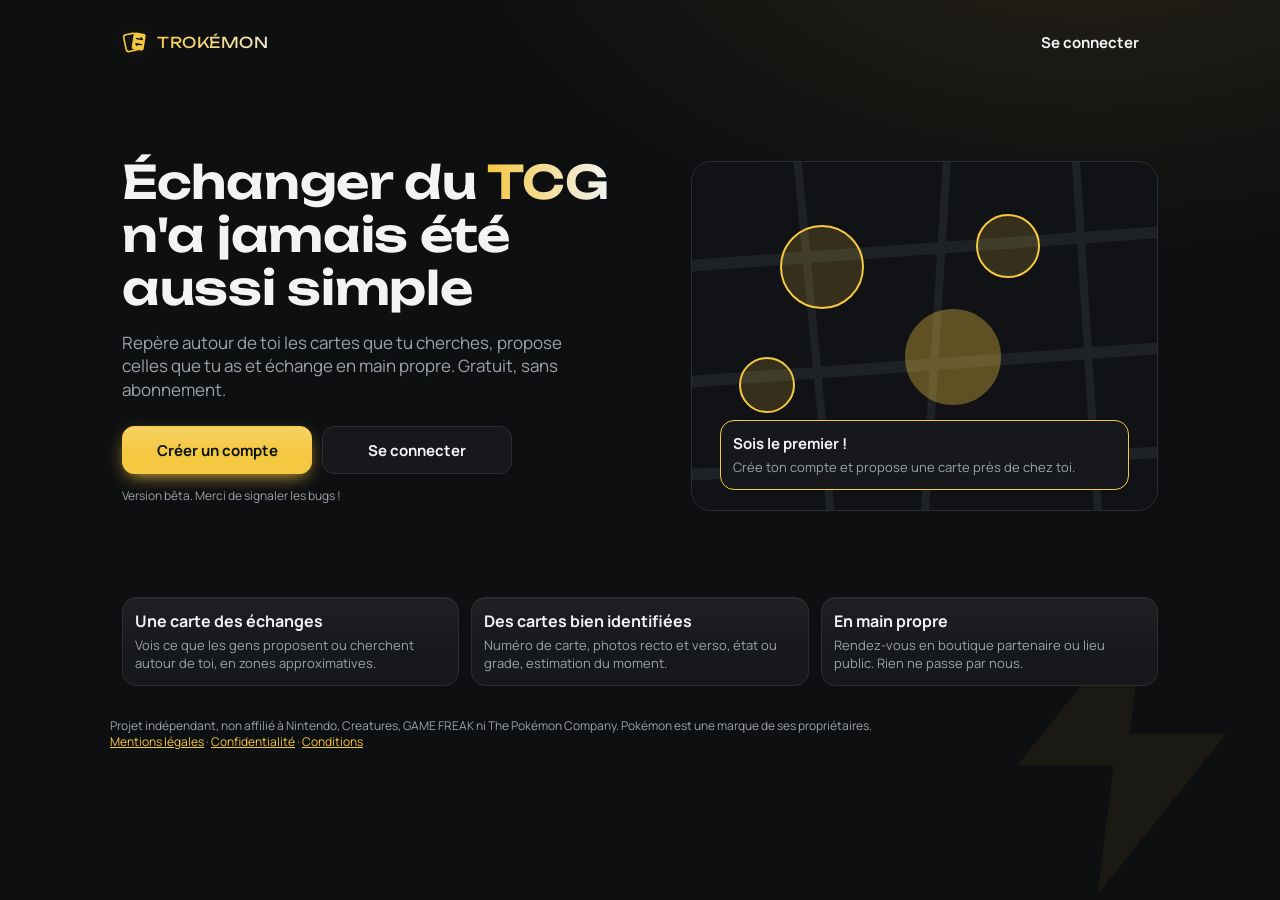
==== commit ac0d628f: "edit visu" ====
--- a/index.html
+++ b/index.html
@@ -15,6 +15,7 @@
 <link rel="stylesheet" href="css/style.css">
 </head>
 <body>
+<div id="decor" aria-hidden="true"></div>
 <div id="app"></div>
 <div id="toast" class="toast" role="status" hidden></div>
 <noscript><p style="padding:24px">Trokémon a besoin de JavaScript pour fonctionner.</p></noscript>
--- a/css/style.css
+++ b/css/style.css
@@ -3,7 +3,7 @@
 :root{
   --bg:#0E0F11; --surface:#16181B; --surface2:#202327; --line:#2A2E33;
   --text:#F1F3F4; --muted:#9CA3AA;
-  --accent:#5CC27A; --accent-soft:rgba(92,194,122,.16); --on-accent:#0A130C;
+  --accent:#F5C842; --accent-soft:rgba(245,200,66,.16); --on-accent:#0A130C;
   --font-body:'Manrope',system-ui,-apple-system,'Segoe UI',sans-serif; --font-display:'Unbounded','Manrope',sans-serif;
   color-scheme:dark;
 }
@@ -201,3 +201,81 @@
 .fchip button{min-width:36px;min-height:36px;border:0;border-radius:50%;background:var(--surface);color:var(--text)}
 .sugg button .chip{white-space:normal;text-align:right;max-width:55%}
 .slogo{height:28px;max-width:84px;object-fit:contain;flex:none}
+/* v3 : générations, sélection multiple, versions, vitrine */
+.era{margin:18px 2px 0 2px;font-size:12px;font-weight:800;letter-spacing:.07em;text-transform:uppercase;color:var(--accent)}
+.era+details.grp{margin-top:6px}
+.cat{position:relative}
+.cat.sel{border-color:var(--accent);box-shadow:0 0 0 2px var(--accent)}
+.cat.busy{opacity:.55}
+.selbadge{position:absolute;top:8px;right:8px;width:28px;height:28px;border-radius:50%;background:var(--accent);color:#0b0d10;display:flex;align-items:center;justify-content:center;font-weight:900}
+.cat .cthumb[src*="/fr/"],.cat .cthumb{min-height:150px}
+.tray .trow{padding:10px 0;border-top:1px solid var(--line)}
+.vchips{display:flex;flex-wrap:wrap;gap:8px;margin-top:8px}
+.vchip{min-height:40px;padding:0 14px;border-radius:999px;border:1px solid var(--line);background:var(--surface);color:var(--text);font-weight:700;font-size:14px}
+.vchip[aria-pressed=true]{background:var(--accent);border-color:var(--accent);color:#0b0d10}
+.fan{position:absolute;inset:0 0 34% 0;display:flex;align-items:center;justify-content:center;pointer-events:none}
+.fan .fc{position:absolute;width:30%;aspect-ratio:63/88;border-radius:10px;border:1px solid var(--line);background:var(--surface2);overflow:hidden;box-shadow:0 8px 24px rgba(0,0,0,.45)}
+.fan .fc img{width:100%;height:100%;object-fit:cover;display:block}
+.fan .fc0{transform:translateX(-62%) rotate(-9deg)}
+.fan .fc1{z-index:2;transform:translateY(-4%)}
+.fan .fc2{transform:translateX(62%) rotate(9deg)}
+.strip{max-width:1100px;margin:0 auto;padding:24px 20px 0 20px}
+.srow2{display:flex;gap:12px;overflow-x:auto;padding-bottom:8px;scroll-snap-type:x proximity}
+.stile{flex:0 0 132px;scroll-snap-align:start}
+.stile .simg{width:132px;height:184px;border-radius:12px;overflow:hidden;border:1px solid var(--line);background:var(--surface2);display:flex}
+.stile .simg .cimg,.stile .simg .cph{width:100%;height:100%;border:0;border-radius:0;object-fit:cover}
+
+.ownbadge{position:absolute;top:6px;left:6px;background:var(--accent);color:#000;font-size:11px;font-weight:700;padding:2px 7px;border-radius:99px}
+.cat{position:relative}
+.qty{display:flex;align-items:center;justify-content:space-between;gap:8px;margin-top:8px}
+.qctl{display:flex;align-items:center;gap:10px}
+.qctl b{min-width:18px;text-align:center}
+
+details.era-grp{background:transparent;border:0;padding:0;margin-top:14px}
+details.era-grp>summary{font-size:13px;letter-spacing:.07em;text-transform:uppercase;color:var(--accent);min-height:36px;padding:0 2px}
+details.era-grp[open]{padding-bottom:0}
+details.grp.sub{margin-top:8px;padding:0 10px}
+.abbr{color:var(--muted);font-weight:700;font-size:13px}
+details.sub .cgrid{padding-bottom:6px}
+
+.msliders{position:absolute;left:10px;bottom:28px;z-index:500;background:rgba(18,20,23,.92);border:1px solid var(--line);border-radius:14px;padding:8px 12px;display:flex;flex-direction:column;gap:4px;width:min(230px,calc(100% - 90px));backdrop-filter:blur(6px)}
+.msliders label{display:flex;flex-direction:column;gap:2px;font-size:12px;color:var(--muted)}
+.msliders b{color:var(--text)}
+.msliders input[type=range]{width:100%;accent-color:var(--accent);margin:0;height:22px}
+.estlink{color:var(--accent);text-decoration:none}.estlink:hover{text-decoration:underline}
+.preview{bottom:128px}
+
+/* ---------- identité visuelle : logo, fond d'ambiance par énergie ---------- */
+:root{--glow:rgba(245,200,66,.1);--glow2:rgba(245,200,66,.05);--tile:none;}
+#decor{position:fixed;inset:0;z-index:0;pointer-events:none;background:radial-gradient(900px 520px at 85% -12%,var(--glow),transparent 70%),var(--bg);transition:background .4s}
+/* un seul grand symbole d'énergie, très discret, dans un coin */
+#decor::after{content:"";position:absolute;right:-70px;bottom:-70px;width:420px;height:420px;background:var(--tile) no-repeat center/contain;opacity:1}
+/* la lueur change simplement de place selon l'énergie */
+#decor[data-e=feu]{background:radial-gradient(900px 480px at 50% 120%,var(--glow),transparent 70%),var(--bg)}
+#decor[data-e=eau]{background:radial-gradient(900px 520px at 10% -12%,var(--glow),transparent 70%),var(--bg)}
+#decor[data-e=psy]{background:radial-gradient(800px 520px at 50% -15%,var(--glow),transparent 70%),var(--bg)}
+#decor[data-e=obscurite]{background:radial-gradient(500px 420px at 85% 0,var(--glow),transparent 70%),var(--bg)}
+#decor[data-e=dragon]{background:radial-gradient(800px 480px at 100% 0,var(--glow),transparent 65%),var(--bg)}
+#decor[data-e=incolore],#decor[data-e=metal],#decor[data-e=combat]{background:radial-gradient(900px 520px at 50% -15%,var(--glow),transparent 70%),var(--bg)}
+/* logo */
+.wordmark{display:inline-flex;align-items:center;gap:9px}
+.lmark{color:var(--accent);flex:none;filter:drop-shadow(0 0 10px var(--glow))}
+.wtxt{background:linear-gradient(90deg,var(--accent),var(--text) 130%);-webkit-background-clip:text;background-clip:text;color:transparent;font-size:inherit}
+.bootmark{font-size:22px;flex-direction:column;gap:10px}
+.bootmark .lmark{animation:tkpulse 1.6s ease-in-out infinite}
+@keyframes tkpulse{0%,100%{transform:scale(1) rotate(0)}50%{transform:scale(1.08) rotate(6deg)}}
+@media(prefers-reduced-motion:reduce){.bootmark .lmark{animation:none}}
+/* chrome translucide pour laisser voir le décor */
+.tabbar,.side{background:rgba(14,15,17,.82);backdrop-filter:blur(10px)}
+.card{background:linear-gradient(180deg,rgba(255,255,255,.035),transparent 60%),var(--surface);box-shadow:inset 0 1px 0 rgba(255,255,255,.05)}
+.btn.primary{background:linear-gradient(180deg,rgba(255,255,255,.18),transparent 55%),var(--accent);box-shadow:0 6px 18px -6px var(--accent)}
+.top h1,.hero h1{font-family:var(--font-display);font-weight:600;letter-spacing:-.3px}
+.top h1{font-size:17px}
+.hero h1{font-size:clamp(26px,7vw,46px);line-height:1.15}
+.hero .hl{background:linear-gradient(90deg,var(--accent),var(--text));-webkit-background-clip:text;background-clip:text;color:transparent}
+.edots{display:flex;align-items:center;gap:8px;flex-wrap:wrap;margin-top:18px}
+.edot{width:22px;height:22px;border-radius:50%;border:2px solid transparent;padding:0;box-shadow:0 0 0 1px var(--line);transition:transform .15s}
+.edot:hover{transform:scale(1.15)}
+.edot[aria-pressed=true]{border-color:var(--bg);box-shadow:0 0 0 2px var(--text)}
+
+#app{position:relative;z-index:1}
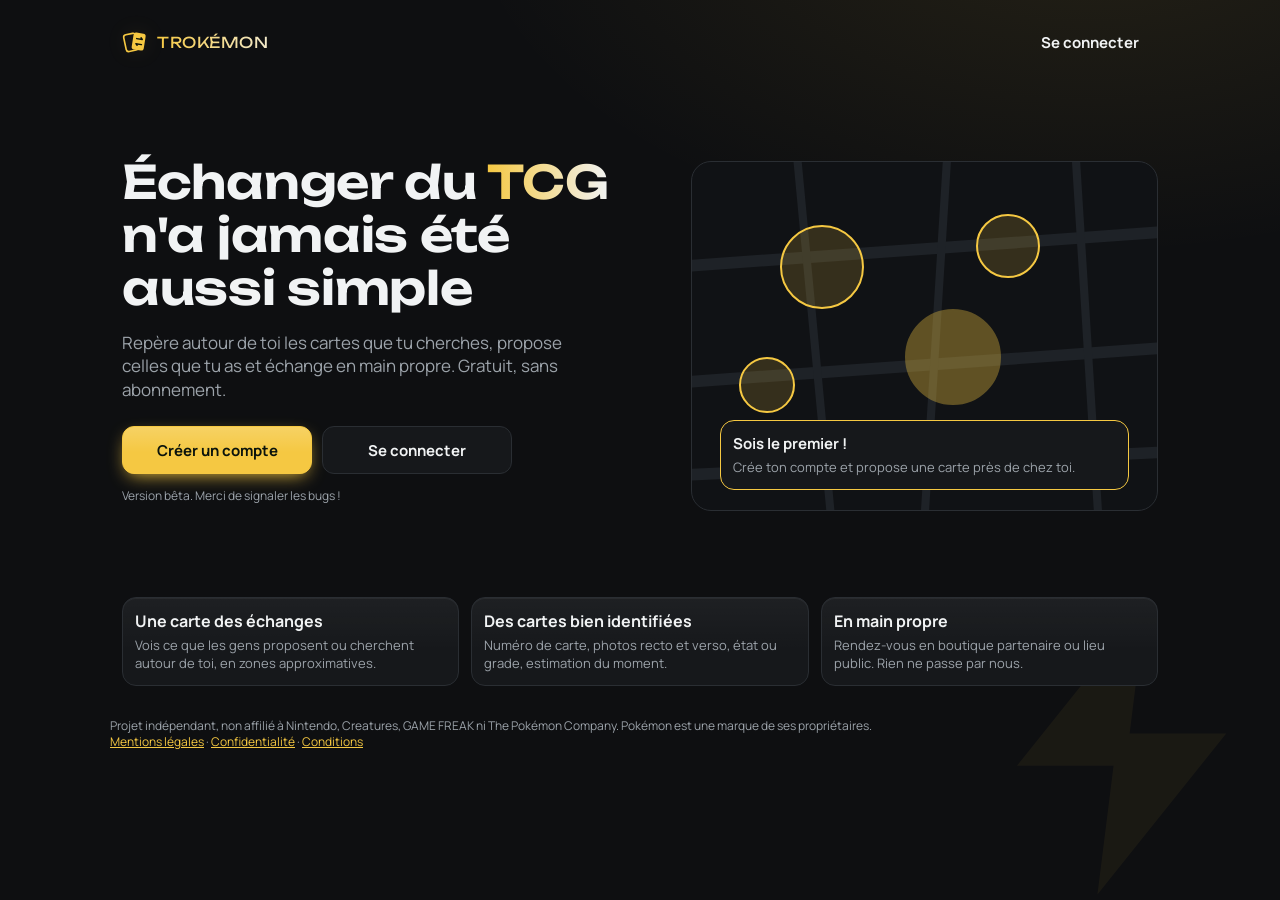
==== commit ffd69ac9: "ajout estimation cardmarket" ====
--- a/index.html
+++ b/index.html
@@ -9,6 +9,9 @@
 <link rel="manifest" href="manifest.webmanifest">
 <link rel="icon" href="icon.svg" type="image/svg+xml">
 <link rel="stylesheet" href="vendor/leaflet/leaflet.css">
+<link rel="preconnect" href="https://assets.tcgdex.net">
+<link rel="preconnect" href="https://assets.tcgdex.net" crossorigin>
+<link rel="preconnect" href="https://api.tcgdex.net" crossorigin>
 <link rel="preconnect" href="https://fonts.googleapis.com">
 <link rel="preconnect" href="https://fonts.gstatic.com" crossorigin>
 <link href="https://fonts.googleapis.com/css2?family=Manrope:wght@400;500;600;700;800&family=Unbounded:wght@600&display=swap" rel="stylesheet">
@@ -22,6 +25,7 @@
 <script src="vendor/leaflet/leaflet.js"></script>
 <script src="vendor/supabase.js"></script>
 <script src="config.js"></script>
+<script>if("serviceWorker" in navigator){window.addEventListener("load",function(){navigator.serviceWorker.register("sw.js").catch(function(){});});}</script>
 <script src="js/catalog.js"></script>
 <script src="js/db.js"></script>
 <script src="js/map.js"></script>
--- a/css/style.css
+++ b/css/style.css
@@ -279,3 +279,23 @@
 .edot[aria-pressed=true]{border-color:var(--bg);box-shadow:0 0 0 2px var(--text)}
 
 #app{position:relative;z-index:1}
+
+.sealedph{display:flex;align-items:center;justify-content:center;background:var(--surface2)!important;color:var(--accent);font-family:var(--font-display);font-size:11px;letter-spacing:.04em;text-align:center;padding:4px;aspect-ratio:63/88;width:100%;border-radius:8px}
+
+.cat .cph.sealedph,.cat .cph.sealedph span{font-size:12px!important;line-height:1.2;font-weight:600;word-break:break-word}
+.cat .cph.sealedph{height:auto!important;aspect-ratio:63/88}
+.cat .cph.sealedph{aspect-ratio:5/3!important}
+
+.srange{display:flex;justify-content:space-between;font-size:11px;color:var(--muted)}
+.setpick{display:flex;align-items:center;gap:10px;width:100%;min-height:48px;padding:6px 8px;margin:2px 0;border:1px solid var(--line);border-radius:12px;background:var(--surface);text-align:left;font-weight:600}
+.setpick.sel{border-color:var(--accent);background:var(--accent-soft)}
+.ownbadge.inl,.selbadge.inl{position:static}
+.selbadge.inl{color:var(--accent);font-weight:800}
+.pcheck{display:flex;justify-content:center;margin:12px 0 4px 0}.pcheck img{max-width:100%;max-height:38vh;border-radius:12px;border:1px solid var(--line);object-fit:contain}
+
+.pgrid{display:grid;grid-template-columns:repeat(4,1fr);gap:10px}
+.pbtn{aspect-ratio:1;border-radius:50%;overflow:hidden;padding:0;border:2px solid transparent;background:none;cursor:pointer}
+.pbtn[aria-pressed=true]{border-color:var(--accent);box-shadow:0 0 0 2px var(--bg) inset}
+.pbtn svg{display:block;width:100%;height:100%}
+.avedit{position:relative;background:none;border:0;padding:0;cursor:pointer;flex:none;border-radius:50%}
+.avbadge{position:absolute;right:-2px;bottom:-2px;width:26px;height:26px;border-radius:50%;background:var(--accent);display:flex;align-items:center;justify-content:center;border:2px solid var(--bg)}
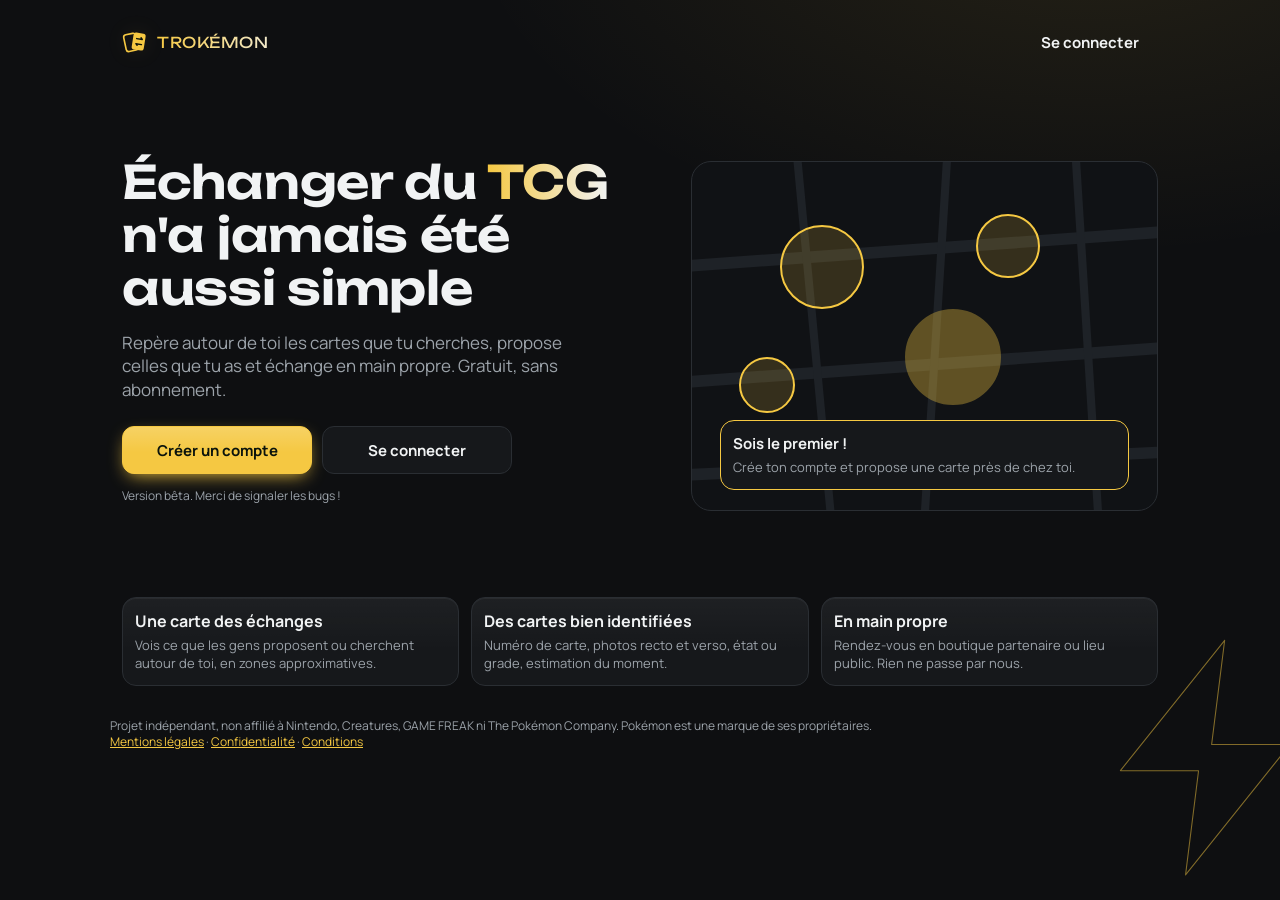
==== commit 12d13bbe: "Page merci/bouton appli/tipee" ====
--- a/index.html
+++ b/index.html
@@ -7,6 +7,10 @@
 <meta name="description" content="Trouve près de chez toi les cartes que tu cherches, propose celles que tu as et échange en main propre. Gratuit, sans abonnement.">
 <meta name="theme-color" content="#0E0F11">
 <link rel="manifest" href="manifest.webmanifest">
+<link rel="apple-touch-icon" href="apple-touch-icon.png">
+<meta name="apple-mobile-web-app-capable" content="yes">
+<meta name="mobile-web-app-capable" content="yes">
+<meta name="apple-mobile-web-app-title" content="Trokémon">
 <link rel="icon" href="icon.svg" type="image/svg+xml">
 <link rel="stylesheet" href="vendor/leaflet/leaflet.css">
 <link rel="preconnect" href="https://assets.tcgdex.net">
@@ -26,9 +30,11 @@
 <script src="vendor/supabase.js"></script>
 <script src="config.js"></script>
 <script>if("serviceWorker" in navigator){window.addEventListener("load",function(){navigator.serviceWorker.register("sw.js").catch(function(){});});}</script>
+<script src="js/pwa.js"></script>
 <script src="js/catalog.js"></script>
 <script src="js/db.js"></script>
 <script src="js/map.js"></script>
+<script src="js/camera.js"></script>
 <script src="js/app.js"></script>
 </body>
 </html>
--- a/css/style.css
+++ b/css/style.css
@@ -61,7 +61,7 @@
 .av.ph{align-items:center;justify-content:center;background:var(--accent-soft);color:var(--accent);font-weight:800}
 .cimg{width:44px;height:60px;object-fit:cover;border-radius:6px;border:1px solid var(--line);flex:none;background:var(--surface2)}
 .cph{width:44px;height:60px;border-radius:6px;border:1px solid var(--line);flex:none;display:flex;align-items:center;justify-content:center;font-weight:800;font-size:18px;color:rgba(255,255,255,.75)}
-.cgrid{display:grid;grid-template-columns:repeat(auto-fill,minmax(150px,1fr));gap:10px}
+.cgrid{display:grid;grid-template-columns:repeat(auto-fill,minmax(130px,1fr));gap:10px}
 .cat{border:1px solid var(--line);border-radius:14px;background:var(--surface);overflow:hidden;padding:0;text-align:left;color:inherit;display:block;width:100%}
 .cat .ph.cph{width:100%;height:150px;border:0;border-radius:0;font-size:34px}
 .cthumb{width:100%;height:150px;object-fit:contain;background:var(--surface2);display:block}
@@ -249,7 +249,7 @@
 :root{--glow:rgba(245,200,66,.1);--glow2:rgba(245,200,66,.05);--tile:none;}
 #decor{position:fixed;inset:0;z-index:0;pointer-events:none;background:radial-gradient(900px 520px at 85% -12%,var(--glow),transparent 70%),var(--bg);transition:background .4s}
 /* un seul grand symbole d'énergie, très discret, dans un coin */
-#decor::after{content:"";position:absolute;right:-70px;bottom:-70px;width:420px;height:420px;background:var(--tile) no-repeat center/contain;opacity:1}
+#decor::after{content:"";position:absolute;right:-110px;bottom:-4vh;width:340px;height:340px;background:var(--tile) no-repeat center/contain;opacity:1}
 /* la lueur change simplement de place selon l'énergie */
 #decor[data-e=feu]{background:radial-gradient(900px 480px at 50% 120%,var(--glow),transparent 70%),var(--bg)}
 #decor[data-e=eau]{background:radial-gradient(900px 520px at 10% -12%,var(--glow),transparent 70%),var(--bg)}
@@ -299,3 +299,84 @@
 .pbtn svg{display:block;width:100%;height:100%}
 .avedit{position:relative;background:none;border:0;padding:0;cursor:pointer;flex:none;border-radius:50%}
 .avbadge{position:absolute;right:-2px;bottom:-2px;width:26px;height:26px;border-radius:50%;background:var(--accent);display:flex;align-items:center;justify-content:center;border:2px solid var(--bg)}
+
+.catw{position:relative;min-width:0}.catw>.cat{width:100%;height:100%}
+.qstep{position:absolute;left:6px;right:6px;top:calc(100% - 96px);display:flex;align-items:center;justify-content:space-between;background:rgba(10,11,13,.88);border:1px solid var(--accent);border-radius:999px;padding:2px;z-index:2}
+.qstep button{width:30px;height:30px;border-radius:50%;border:0;background:var(--accent);color:var(--on-accent);font-weight:800;font-size:18px;line-height:1;cursor:pointer;padding:0}
+.qstep button:disabled{opacity:.35}.qstep span{font-weight:800;min-width:20px;text-align:center}
+.pin{overflow:hidden;padding:0}.pin .av{width:30px!important;height:30px!important;box-shadow:none!important;font-size:14px!important}
+.pin .av.ph{background:var(--accent);color:var(--on-accent)}
+
+.camov{position:fixed;inset:0;z-index:9999;background:#000;display:flex;align-items:center;justify-content:center}
+.camov video{position:absolute;inset:0;width:100%;height:100%;object-fit:cover}
+.camframe{position:absolute;left:50%;top:46%;transform:translate(-50%,-50%);border:3px solid var(--accent);border-radius:14px;box-shadow:0 0 0 100vmax rgba(0,0,0,.58);pointer-events:none}
+.camhint{position:absolute;left:0;right:0;top:calc(env(safe-area-inset-top) + 16px);text-align:center;color:#fff;font-weight:600;text-shadow:0 1px 4px #000;padding:0 20px}
+.cambar{position:absolute;left:0;right:0;bottom:calc(env(safe-area-inset-bottom) + 24px);display:flex;align-items:center;justify-content:space-around}
+.camshot{width:72px;height:72px;border-radius:50%;border:5px solid #fff;background:var(--accent);cursor:pointer}
+.camb{width:48px;height:48px;border-radius:50%;border:0;background:rgba(255,255,255,.18);color:#fff;font-size:20px;cursor:pointer}
+.camb[aria-pressed=true]{background:var(--accent);color:var(--on-accent)}
+.camb[hidden]{display:block;visibility:hidden}
+.camgal{position:absolute;right:16px;top:calc(env(safe-area-inset-top) + 56px);background:rgba(255,255,255,.18);color:#fff;border:0;border-radius:999px;padding:8px 14px;font-weight:600;cursor:pointer}
+.lref{display:block;font-size:12px;font-weight:500;color:var(--muted)}
+.editph{display:grid;grid-template-columns:1fr 1fr;gap:10px;margin-top:10px}
+
+.camframe.ok{border-color:#3DDC84}
+.camauto{position:absolute;left:16px;top:calc(env(safe-area-inset-top) + 56px);background:rgba(255,255,255,.18);color:#fff;border:0;border-radius:999px;padding:8px 14px;font-weight:600;cursor:pointer}
+.camauto[aria-pressed=true]{background:var(--accent);color:var(--on-accent)}
+.gbtn{width:min(100%,380px,calc(52vh*0.716))}
+.gmain{aspect-ratio:63/88;max-height:none;object-fit:cover;background:none;border:0}
+.cph.gmain{width:min(100%,380px,calc(52vh*0.716))}
+
+@media (min-width:700px){.cgrid{grid-template-columns:repeat(auto-fill,minmax(130px,165px));justify-content:start}}
+.cat .cthumb,.cat .ph.cph{width:100%;height:auto;aspect-ratio:63/88;min-height:0;object-fit:cover}
+.cat .cthumb[src*="/fr/"]{min-height:0}
+.cat .ph.cph{border-radius:0}
+
+.vtogs{position:absolute;left:6px;top:6px;display:flex;flex-direction:column;gap:5px;z-index:2}
+.vtog{width:28px;height:28px;border-radius:50%;border:1.5px solid var(--line);background:rgba(10,11,13,.82);color:var(--text);font-weight:800;font-size:13px;line-height:1;padding:0;cursor:pointer}
+.vtog[aria-pressed=true]{background:var(--accent);border-color:var(--accent);color:var(--on-accent)}
+.catw{position:relative}
+
+.prow{display:flex;align-items:center;gap:10px;width:100%;text-align:left;background:transparent;border:0;border-bottom:1px solid var(--line);padding:8px 0;color:var(--text);cursor:pointer}
+.prow:last-of-type{border-bottom:0}
+.pimg{width:42px;height:58px;border-radius:6px;object-fit:cover;background:var(--surface2);flex:none;display:flex;align-items:center;justify-content:center;font-weight:800}
+
+.row.match{box-shadow:inset 0 0 0 2px var(--accent);border-radius:12px;background:color-mix(in srgb,var(--accent) 9%,transparent)}
+.snp{display:inline-flex;align-items:center;gap:3px;color:var(--accent);font-weight:800;font-size:13px;margin-right:6px}
+.snpb{display:inline-flex;align-items:center;margin-left:6px;flex:none}
+
+.camov.free .camframe,.camov.free .camauto{display:none}
+.gmain.free{aspect-ratio:auto;width:auto;max-width:100%;max-height:52vh;object-fit:contain;margin:0 auto;background:var(--surface);border:1px solid var(--line)}
+.photobox.free img,.cimg.free{object-fit:contain}
+.row.match{box-shadow:none;position:relative;padding-left:8px;padding-right:8px}
+.row.match::after{content:"";position:absolute;inset:0;border:2px solid var(--accent);border-radius:12px;pointer-events:none}
+
+.mappane .leaflet-top.leaflet-right{top:64px}
+
+.linkbtn{background:none;border:0;padding:4px 2px;color:var(--muted);text-decoration:underline;font:inherit;font-size:13px;cursor:pointer}
+.seg.col{display:flex;flex-direction:column;gap:6px;background:none;padding:0}
+.seg.col button{width:100%;min-height:44px;text-align:left;padding:0 14px;border:1px solid var(--line);border-radius:12px;background:var(--surface);color:var(--text);font-weight:600}
+.seg.col button[aria-pressed=true]{border-color:var(--accent);box-shadow:inset 0 0 0 1px var(--accent);color:var(--accent)}
+textarea.field{height:auto;padding:10px 12px;resize:vertical}
+
+/* Aura animée des soutiens « dresseur » : suit la couleur de l'énergie du membre */
+.aura{position:relative;display:inline-flex;flex:none;border-radius:50%}
+.aura::before{content:"";position:absolute;inset:-7px;border-radius:50%;background:conic-gradient(from 0deg,var(--ac),transparent 28%,var(--ac) 52%,transparent 78%,var(--ac));filter:blur(7px);opacity:.9;animation:auraSpin 4.5s linear infinite}
+.aura::after{content:"";position:absolute;inset:-2px;border-radius:50%;box-shadow:0 0 12px 3px var(--ac);animation:auraPulse 2.6s ease-in-out infinite}
+.aura>.av,.aura>svg{position:relative;z-index:1}
+@keyframes auraSpin{to{transform:rotate(360deg)}}
+@keyframes auraPulse{0%,100%{opacity:.45}50%{opacity:1}}
+@media (prefers-reduced-motion:reduce){.aura::before,.aura::after{animation:none}}
+
+.merci-g{display:grid;grid-template-columns:repeat(auto-fill,minmax(130px,1fr));gap:16px 10px}
+.merci-i{display:flex;flex-direction:column;align-items:center;gap:8px;text-align:center;font-weight:700;font-size:14px;padding:6px 0;word-break:break-word}
+.pwa-bar{position:fixed;left:8px;right:8px;z-index:60;display:flex;align-items:center;gap:10px;padding:8px 8px 8px 10px;border:1px solid var(--line);border-radius:14px;background:var(--panel,#16181c);box-shadow:0 6px 24px rgba(0,0,0,.5);font-size:13px;font-weight:600;max-width:520px;margin:0 auto}
+.pwa-bar img{border-radius:9px;flex:none}
+.pwa-bar span{flex:1;line-height:1.25}
+.pwa-bar .btn{min-height:36px;padding:0 14px;flex:none;width:auto}
+.pwa-x{flex:none;width:32px;height:32px;border:0;background:transparent;color:var(--muted);font-size:22px;line-height:1}
+.pwa-ov{position:fixed;inset:0;z-index:80;background:rgba(0,0,0,.6);display:flex;align-items:flex-end}
+.pwa-sh{width:100%;background:var(--panel,#16181c);border-radius:18px 18px 0 0;padding:20px 18px calc(18px + env(safe-area-inset-bottom));display:flex;flex-direction:column;gap:10px}
+.pwa-sh ol{margin:4px 0;padding-left:20px;line-height:1.5}
+.pwa-ic{display:inline-block;border:1px solid var(--line);border-radius:6px;padding:0 6px}
+@media (min-width:700px) and (pointer:fine){.pwa-bar{display:none}}
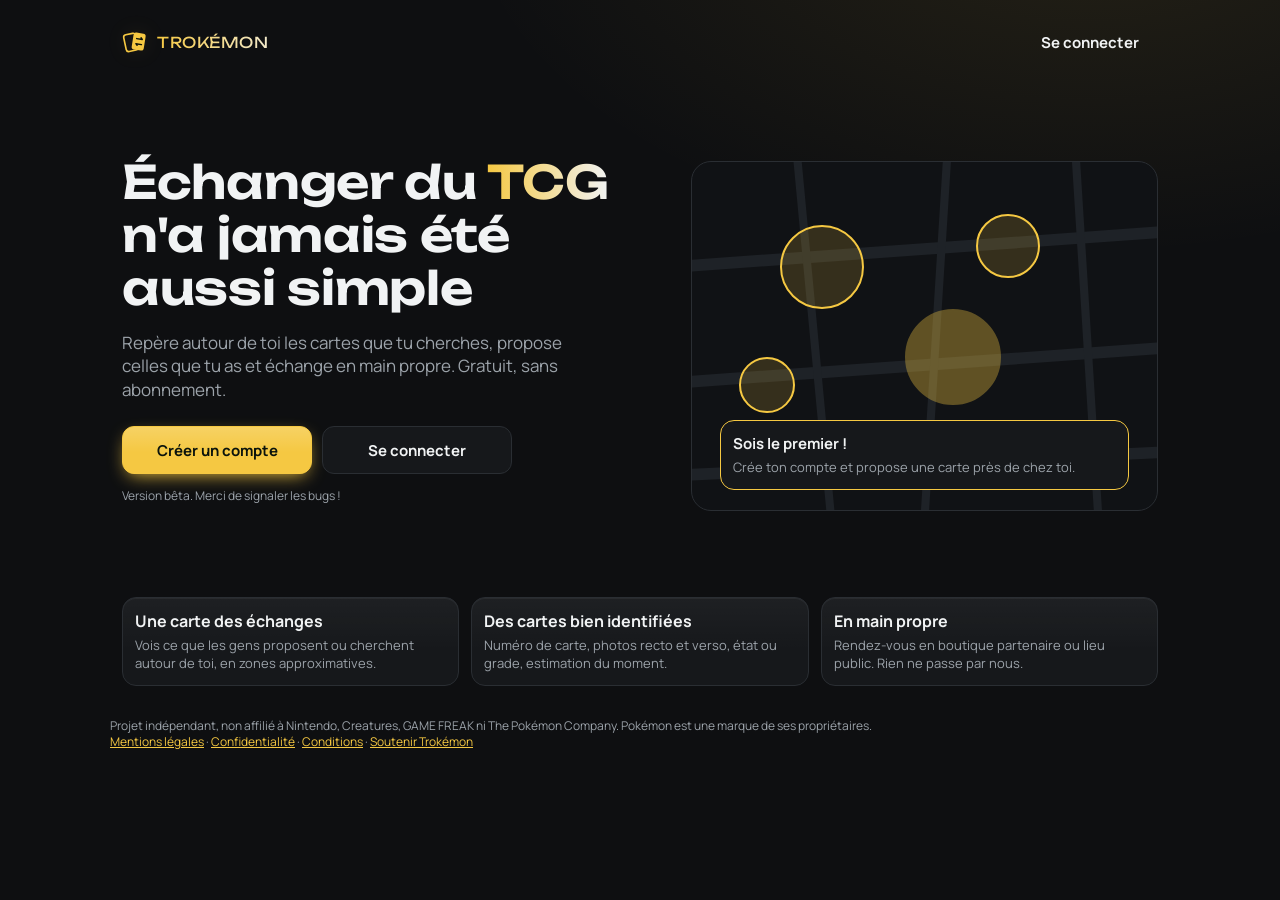
==== commit 0719b3e0: "test scan cartes" ====
--- a/index.html
+++ b/index.html
@@ -32,6 +32,7 @@
 <script>if("serviceWorker" in navigator){window.addEventListener("load",function(){navigator.serviceWorker.register("sw.js").catch(function(){});});}</script>
 <script src="js/pwa.js"></script>
 <script src="js/catalog.js"></script>
+<script src="js/scan.js"></script>
 <script src="js/db.js"></script>
 <script src="js/map.js"></script>
 <script src="js/camera.js"></script>
--- a/css/style.css
+++ b/css/style.css
@@ -249,7 +249,7 @@
 :root{--glow:rgba(245,200,66,.1);--glow2:rgba(245,200,66,.05);--tile:none;}
 #decor{position:fixed;inset:0;z-index:0;pointer-events:none;background:radial-gradient(900px 520px at 85% -12%,var(--glow),transparent 70%),var(--bg);transition:background .4s}
 /* un seul grand symbole d'énergie, très discret, dans un coin */
-#decor::after{content:"";position:absolute;right:-110px;bottom:-4vh;width:340px;height:340px;background:var(--tile) no-repeat center/contain;opacity:1}
+#decor::after{content:"";position:absolute;right:28px;bottom:calc(150px + env(safe-area-inset-bottom,0px));width:180px;height:180px;background:var(--tile) no-repeat center/contain;opacity:1}
 /* la lueur change simplement de place selon l'énergie */
 #decor[data-e=feu]{background:radial-gradient(900px 480px at 50% 120%,var(--glow),transparent 70%),var(--bg)}
 #decor[data-e=eau]{background:radial-gradient(900px 520px at 10% -12%,var(--glow),transparent 70%),var(--bg)}
@@ -266,7 +266,10 @@
 @keyframes tkpulse{0%,100%{transform:scale(1) rotate(0)}50%{transform:scale(1.08) rotate(6deg)}}
 @media(prefers-reduced-motion:reduce){.bootmark .lmark{animation:none}}
 /* chrome translucide pour laisser voir le décor */
-.tabbar,.side{background:rgba(14,15,17,.82);backdrop-filter:blur(10px)}
+.side{background:rgba(14,15,17,.82);backdrop-filter:blur(10px)}
+.tabbar{background:var(--bg);position:relative;z-index:5;flex:none}
+html,body{overscroll-behavior:none}
+.scroll,.outer,.pg{overscroll-behavior-y:contain}
 .card{background:linear-gradient(180deg,rgba(255,255,255,.035),transparent 60%),var(--surface);box-shadow:inset 0 1px 0 rgba(255,255,255,.05)}
 .btn.primary{background:linear-gradient(180deg,rgba(255,255,255,.18),transparent 55%),var(--accent);box-shadow:0 6px 18px -6px var(--accent)}
 .top h1,.hero h1{font-family:var(--font-display);font-weight:600;letter-spacing:-.3px}
@@ -380,3 +383,20 @@
 .pwa-sh ol{margin:4px 0;padding-left:20px;line-height:1.5}
 .pwa-ic{display:inline-block;border:1px solid var(--line);border-radius:6px;padding:0 6px}
 @media (min-width:700px) and (pointer:fine){.pwa-bar{display:none}}
+
+.pwa-on .scroll{padding-bottom:84px}
+
+a.btn{display:flex;align-items:center;justify-content:center;text-align:center;text-decoration:none;color:var(--text);box-sizing:border-box}
+a.btn.primary{color:var(--on-accent)}
+
+#decor::after{display:none}
+
+.avbadge{z-index:3}
+
+@keyframes slL{from{transform:translateX(36px);opacity:.2}to{transform:none;opacity:1}}
+@keyframes slR{from{transform:translateX(-36px);opacity:.2}to{transform:none;opacity:1}}
+.gmain.sl-l{animation:slL .22s ease-out}.gmain.sl-r{animation:slR .22s ease-out}
+.gbtn{touch-action:pan-y}
+@media (prefers-reduced-motion:reduce){.gmain.sl-l,.gmain.sl-r{animation:none}}
+
+.slogo.ph{display:inline-flex;align-items:center;justify-content:center;min-width:34px;height:28px;padding:0 8px;border-radius:8px;border:1px solid var(--line);background:var(--surface);color:var(--muted);font:700 11px/1 var(--mono,inherit);letter-spacing:.04em}
